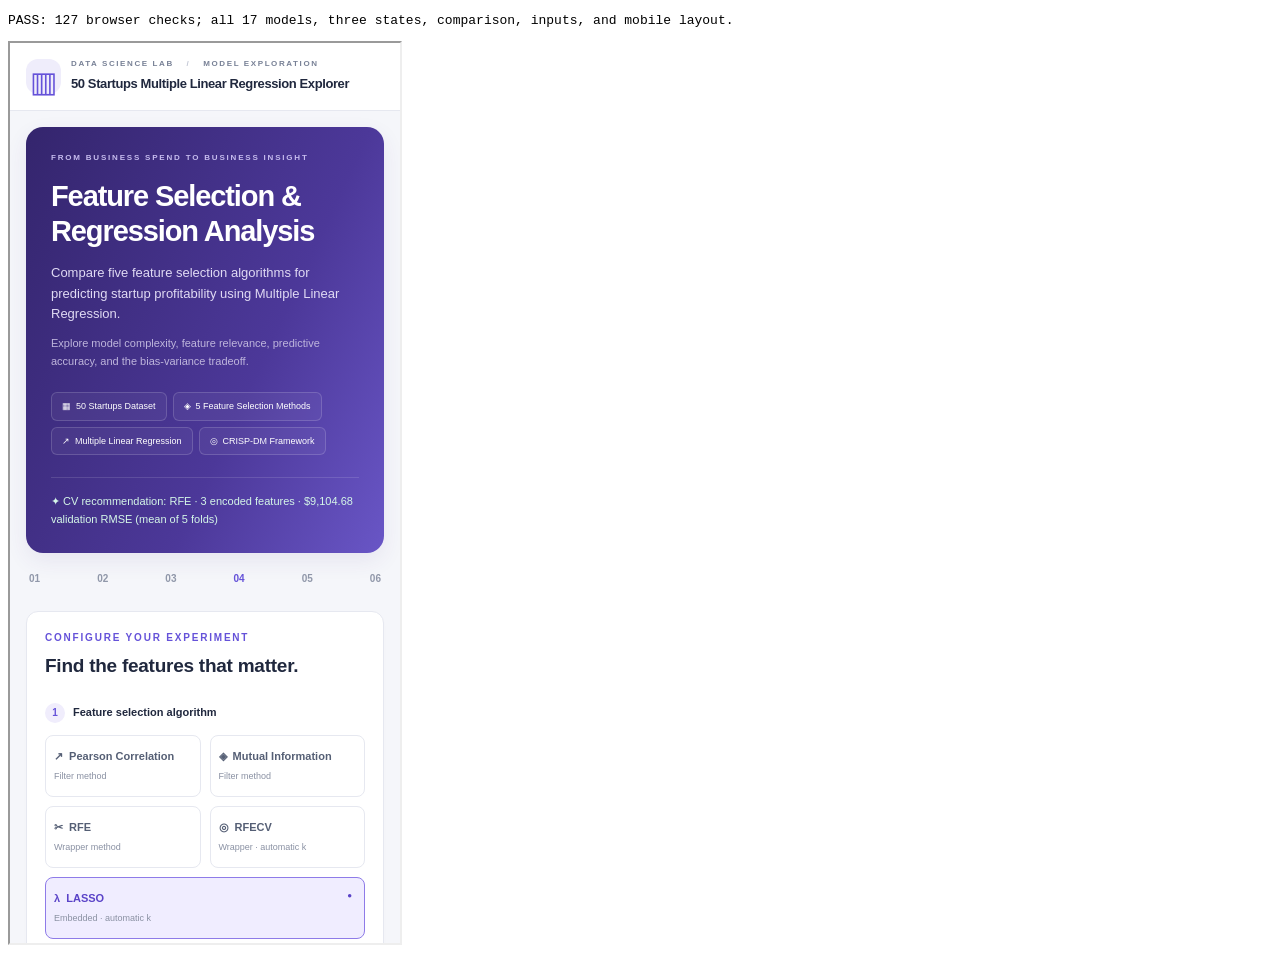
==== dashboard/qa.html @ fa176df9 "Add startup regression dashboard and reproducible ML pipeline" ====
<!doctype html><html lang="en"><meta charset="utf-8"><title>Dashboard browser verification</title><body><pre id="result">RUNNING</pre><iframe id="app" src="index.html" width="1280" height="900"></iframe><script>
(async()=>{
 const frame=document.getElementById('app');const result=document.getElementById('result');let checks=0;
 const wait=()=>new Promise(r=>setTimeout(r,100));const assert=(x,msg)=>{if(!x)throw Error(msg);checks++;};
 try{
  for(let i=0;i<100;i++){if(frame.contentDocument.querySelector('[data-method]'))break;await wait();}
  const doc=frame.contentDocument;const win=frame.contentWindow;
  const data=await(await fetch('data/models.json')).json();
  assert(doc.getElementById('error').hidden,'Dashboard loading error');
  for(const m of data.models){
   doc.querySelector(`[data-method="${m.method}"]`).click();
   if(m.requested_k)doc.querySelector(`[data-k="${m.requested_k}"]`).click();
   assert(doc.getElementById('model-label').textContent.includes(`k = ${m.k}`),m.id+' label');
   assert(doc.querySelectorAll('#coefficients tr').length===m.k+1,m.id+' coefficients');
   assert(doc.querySelectorAll('#residuals tr').length===10,m.id+' residuals');
   for(const state of data.categories){
    const form=doc.getElementById('prediction-form');form.elements.state.value=state;
    form.dispatchEvent(new win.Event('input',{bubbles:true}));
    const x=[100000,120000,200000,Number(state==='Florida'),Number(state==='New York')];
    const expected=m.intercept+m.indices.reduce((s,j,i)=>s+x[j]*m.coefficients[i],0);
    const shown=Number(doc.getElementById('prediction-value').textContent.replace(/[^0-9.-]/g,''));
    assert(Math.abs(shown-expected)<.011,m.id+' inference '+state);
   }
   const count=doc.querySelectorAll('[data-k]').length;
   assert(m.requested_k?count===5:count===0,m.id+' automatic controls');
  }
  doc.getElementById('compare').click();assert(!doc.getElementById('comparison').hidden,'Compare opens');assert(doc.querySelectorAll('#comparison-body tr').length===5,'Compare rows');
  doc.getElementById('compare').click();assert(doc.getElementById('comparison').hidden,'Compare closes');
  const form=doc.getElementById('prediction-form');form.elements.rd.value='-1';form.dispatchEvent(new win.Event('input',{bubbles:true}));assert(doc.getElementById('prediction-value').textContent==='Enter valid amounts','Negative input rejected');
  form.elements.rd.value='999999';form.dispatchEvent(new win.Event('input',{bubbles:true}));assert(doc.getElementById('prediction-warning').textContent.includes('extrapolation'),'Extrapolation warning');
  assert(doc.querySelectorAll('#data-body tr').length===50,'Dataset rows');
  frame.width='390';await wait();assert(doc.documentElement.scrollWidth<=400,'Mobile horizontal overflow: '+doc.documentElement.scrollWidth+' '+Array.from(doc.querySelectorAll('body *')).filter(e=>e.getBoundingClientRect().right>400).map(e=>e.tagName+'.'+e.className+':'+Math.round(e.getBoundingClientRect().right)).join(', '));
  result.textContent=`PASS: ${checks} browser checks; all 17 models, three states, comparison, inputs, and mobile layout.`;
 }catch(error){result.textContent='FAIL: '+error.stack;}
})();
</script></body></html>
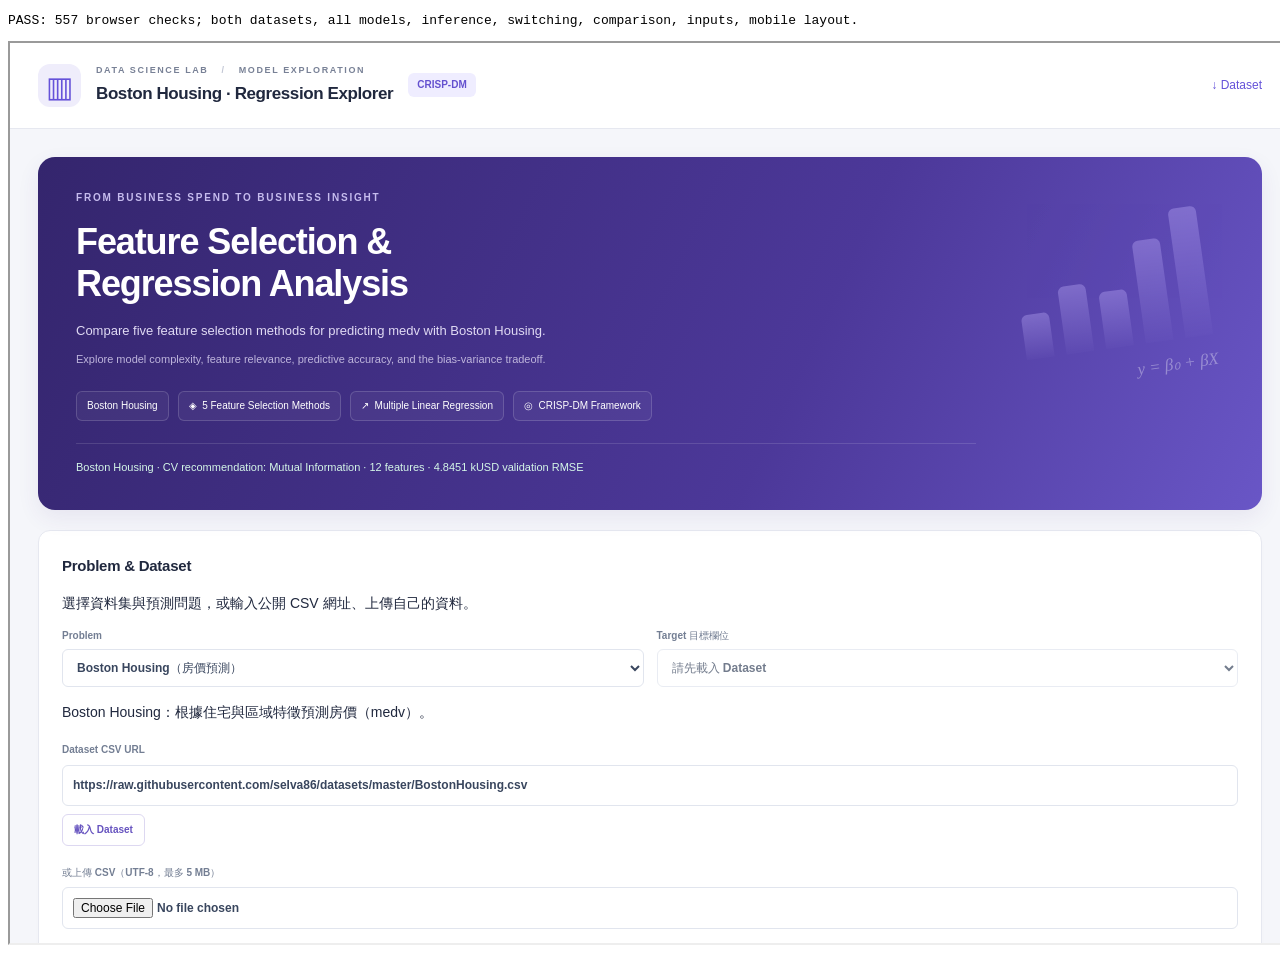
==== commit 4c99c55b: "Add Boston Housing models and dataset-switching demo" ====
--- a/dashboard/qa.html
+++ b/dashboard/qa.html
@@ -1,36 +1,57 @@
 <!doctype html><html lang="en"><meta charset="utf-8"><title>Dashboard browser verification</title><body><pre id="result">RUNNING</pre><iframe id="app" src="index.html" width="1280" height="900"></iframe><script>
 (async()=>{
- const frame=document.getElementById('app');const result=document.getElementById('result');let checks=0;
- const wait=()=>new Promise(r=>setTimeout(r,100));const assert=(x,msg)=>{if(!x)throw Error(msg);checks++;};
- try{
-  for(let i=0;i<100;i++){if(frame.contentDocument.querySelector('[data-method]'))break;await wait();}
-  const doc=frame.contentDocument;const win=frame.contentWindow;
-  const data=await(await fetch('data/models.json')).json();
-  assert(doc.getElementById('error').hidden,'Dashboard loading error');
-  for(const m of data.models){
-   doc.querySelector(`[data-method="${m.method}"]`).click();
-   if(m.requested_k)doc.querySelector(`[data-k="${m.requested_k}"]`).click();
-   assert(doc.getElementById('model-label').textContent.includes(`k = ${m.k}`),m.id+' label');
-   assert(doc.querySelectorAll('#coefficients tr').length===m.k+1,m.id+' coefficients');
-   assert(doc.querySelectorAll('#residuals tr').length===10,m.id+' residuals');
-   for(const state of data.categories){
-    const form=doc.getElementById('prediction-form');form.elements.state.value=state;
-    form.dispatchEvent(new win.Event('input',{bubbles:true}));
-    const x=[100000,120000,200000,Number(state==='Florida'),Number(state==='New York')];
-    const expected=m.intercept+m.indices.reduce((s,j,i)=>s+x[j]*m.coefficients[i],0);
-    const shown=Number(doc.getElementById('prediction-value').textContent.replace(/[^0-9.-]/g,''));
-    assert(Math.abs(shown-expected)<.011,m.id+' inference '+state);
+ const frame=document.getElementById('app'), result=document.getElementById('result'); let checks=0;
+ const wait=()=>new Promise(r=>setTimeout(r,100));
+ const assert=(x,msg)=>{if(!x)throw Error(msg);checks++;};
+ try {
+  for(let i=0;i<100;i++){if(frame.contentWindow.loadProblem)break;await wait();}
+  const doc=frame.contentDocument, win=frame.contentWindow;
+  for(const problem of ['boston','startups','boston']) {
+   await win.loadProblem(problem);
+   const data=await(await fetch(`data/${problem==='boston'?'boston-models.json':'models.json'}`)).json();
+   assert(doc.getElementById('error').hidden,problem+' load');
+   assert(!doc.getElementById('model-results').hidden,problem+' visible');
+   assert(doc.querySelectorAll('#data-body tr').length===data.records.length,problem+' data rows');
+   const form=doc.getElementById('prediction-form');
+   const numeric=Object.keys(data.ranges);
+   const values=numeric.map((name,i)=>{
+    const value=data.records[0][name];form.elements[`field-${i}`].value=value;return value;
+   });
+   for(const m of data.models){
+    doc.querySelector(`[data-method="${m.method}"]`).click();
+    if(m.requested_k)doc.querySelector(`[data-k="${m.requested_k}"]`).click();
+    assert(doc.getElementById('model-label').textContent.includes(`k = ${m.k}`),m.id+' label');
+    assert(doc.querySelectorAll('#coefficients tr').length===m.k+1,m.id+' coefficients');
+    assert(doc.querySelectorAll('#residuals tr').length===data.test_rows.length,m.id+' residuals');
+    for(const state of (data.categories.length?data.categories:[null])) {
+     if(state)form.elements.state.value=state;
+     form.dispatchEvent(new win.Event('input',{bubbles:true}));
+     const x=problem==='boston'?values:[...values,Number(state==='Florida'),Number(state==='New York')];
+     const expected=m.intercept+m.indices.reduce((s,j,i)=>s+x[j]*m.coefficients[i],0);
+     const shown=Number(doc.getElementById('prediction-value').textContent.replace(/[^0-9.-]/g,''));
+     assert(Math.abs(shown-expected)<.011,problem+' '+m.id+' inference');
+    }
+    assert(doc.querySelectorAll('[data-k]').length===(m.requested_k?data.encoded_features.length:0),m.id+' feature count');
    }
-   const count=doc.querySelectorAll('[data-k]').length;
-   assert(m.requested_k?count===5:count===0,m.id+' automatic controls');
+   doc.getElementById('compare').click();
+   assert(!doc.getElementById('comparison').hidden,'compare visible');
+   assert(doc.querySelectorAll('#comparison-body tr').length===5,'compare rows');
+   form.elements['field-0'].value=''; form.dispatchEvent(new win.Event('input',{bubbles:true}));
+   assert(doc.getElementById('prediction-value').textContent==='Enter valid values','empty input');
+   form.elements['field-0'].value=data.ranges[numeric[0]][1]+1; form.dispatchEvent(new win.Event('input',{bubbles:true}));
+   assert(doc.getElementById('prediction-warning').textContent.includes('extrapolation'),'extrapolation');
+   doc.querySelector('[data-method="pearson"]').click();
+   frame.width='390'; await wait();
+   assert(doc.documentElement.scrollWidth<=400,'mobile overflow '+doc.documentElement.scrollWidth);
+   frame.width='1280';
   }
-  doc.getElementById('compare').click();assert(!doc.getElementById('comparison').hidden,'Compare opens');assert(doc.querySelectorAll('#comparison-body tr').length===5,'Compare rows');
-  doc.getElementById('compare').click();assert(doc.getElementById('comparison').hidden,'Compare closes');
-  const form=doc.getElementById('prediction-form');form.elements.rd.value='-1';form.dispatchEvent(new win.Event('input',{bubbles:true}));assert(doc.getElementById('prediction-value').textContent==='Enter valid amounts','Negative input rejected');
-  form.elements.rd.value='999999';form.dispatchEvent(new win.Event('input',{bubbles:true}));assert(doc.getElementById('prediction-warning').textContent.includes('extrapolation'),'Extrapolation warning');
-  assert(doc.querySelectorAll('#data-body tr').length===50,'Dataset rows');
-  frame.width='390';await wait();assert(doc.documentElement.scrollWidth<=400,'Mobile horizontal overflow: '+doc.documentElement.scrollWidth+' '+Array.from(doc.querySelectorAll('body *')).filter(e=>e.getBoundingClientRect().right>400).map(e=>e.tagName+'.'+e.className+':'+Math.round(e.getBoundingClientRect().right)).join(', '));
-  result.textContent=`PASS: ${checks} browser checks; all 17 models, three states, comparison, inputs, and mobile layout.`;
+  await win.loadProblem('custom');assert(doc.getElementById('model-results').hidden,'custom hides pretrained results');
+  const select=doc.getElementById('problem-type'); select.value='boston';select.dispatchEvent(new win.Event('change'));
+  for(let i=0;i<100;i++){if(!doc.getElementById('model-results').hidden)break;await wait();}
+  assert(doc.querySelector('h1').textContent.includes('Boston'),'dropdown selects Boston');
+  assert(!doc.getElementById('model-results').hidden,'dropdown loads results');
+  assert(doc.getElementById('dataset-url').value.includes('BostonHousing.csv'),'dropdown CSV');
+  result.textContent=`PASS: ${checks} browser checks; both datasets, all models, inference, switching, comparison, inputs, mobile layout.`;
  }catch(error){result.textContent='FAIL: '+error.stack;}
 })();
 </script></body></html>
